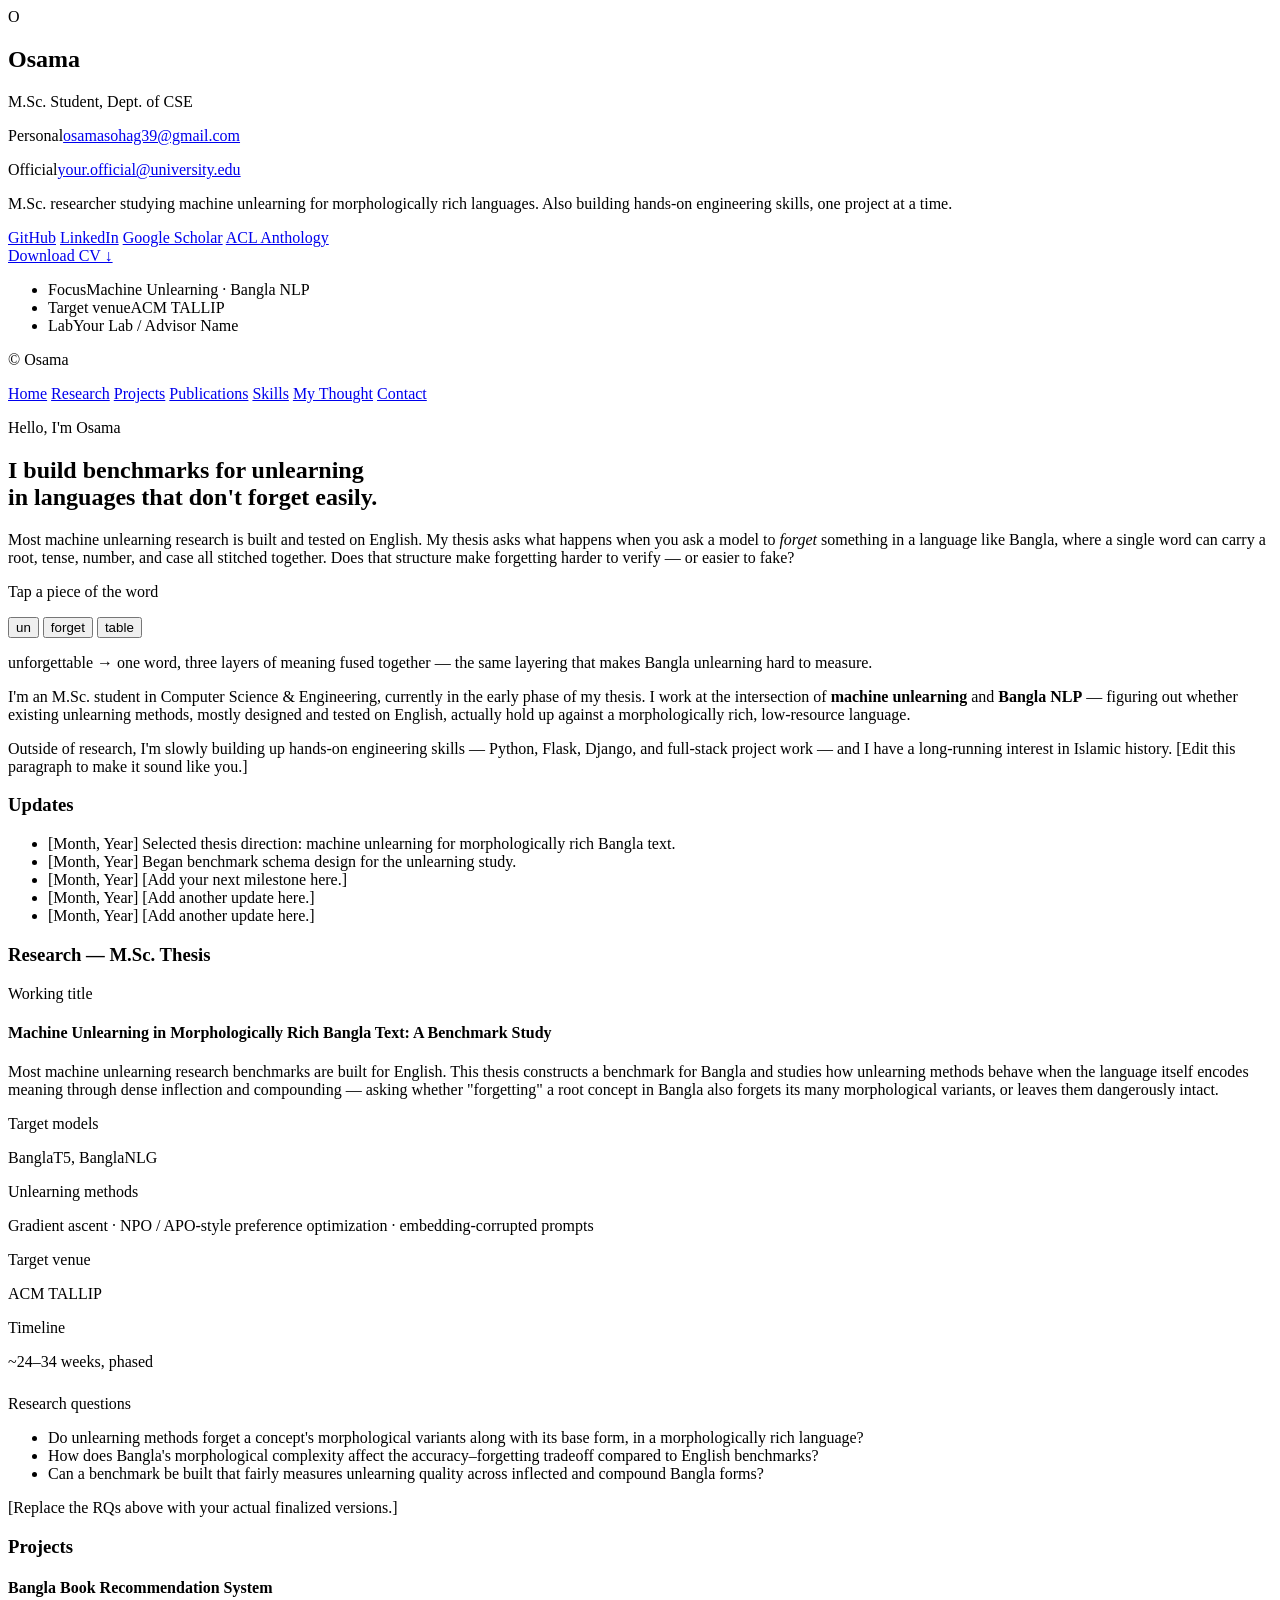
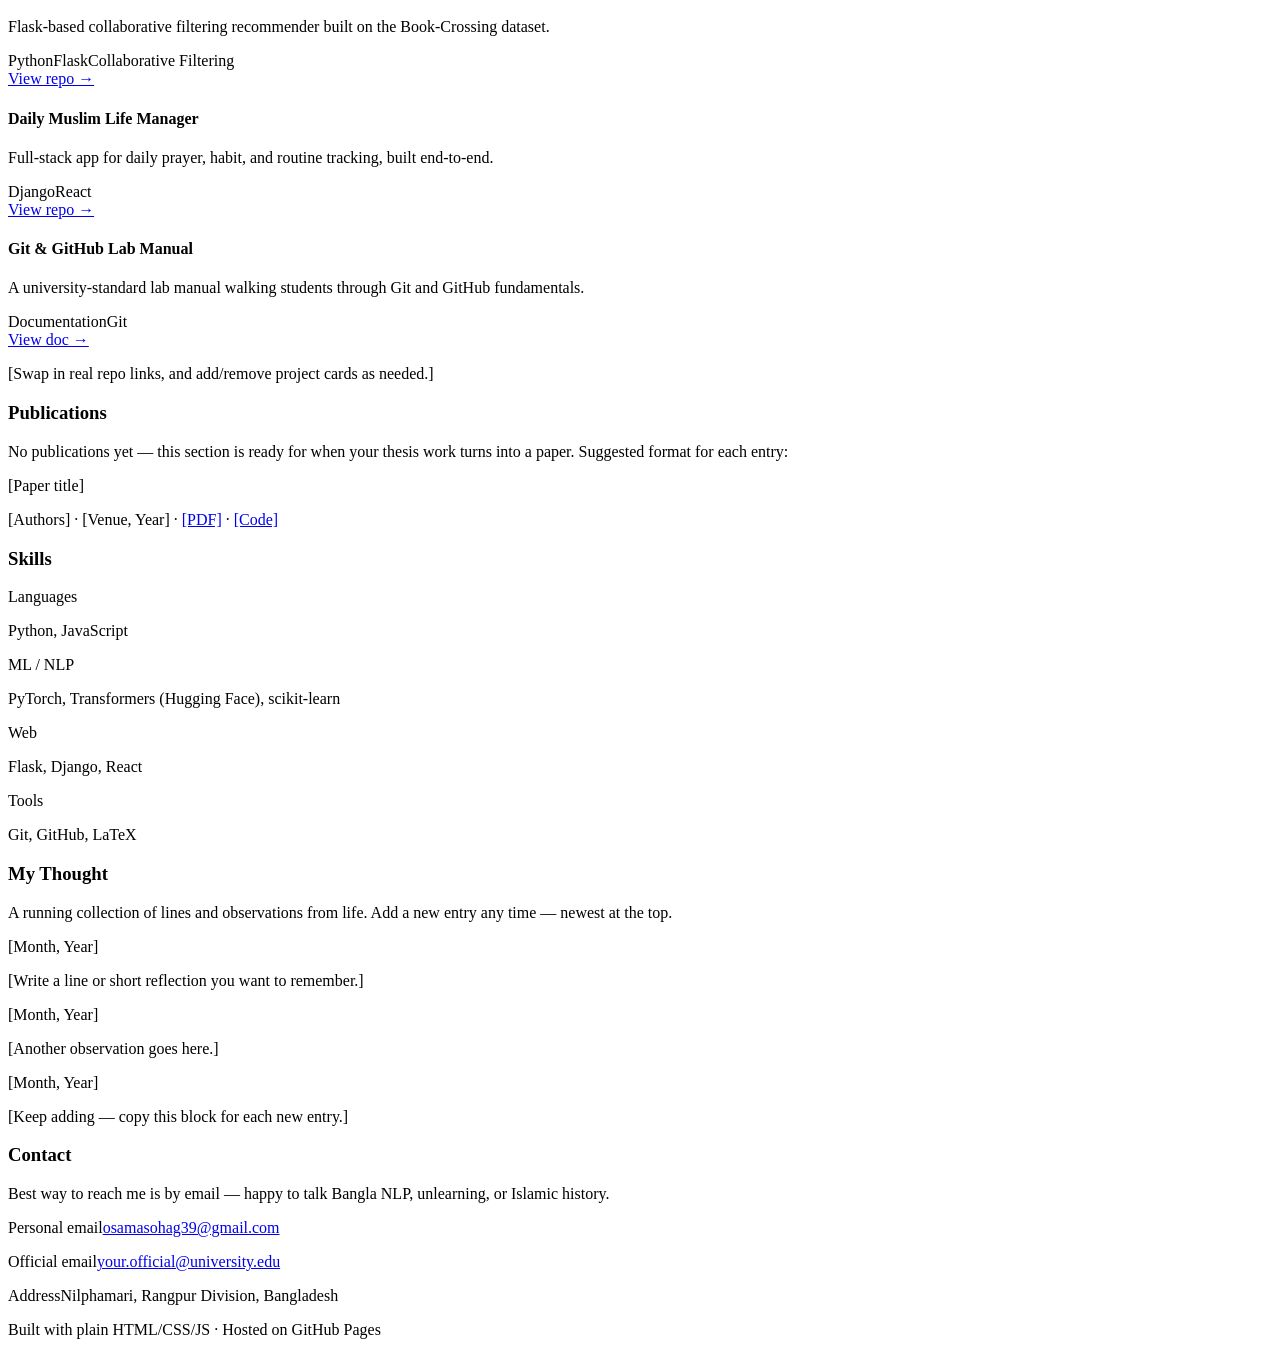
==== index.html @ b3d4e004 "update" ====
<!DOCTYPE html>
<html lang="en">
<head>
<meta charset="UTF-8">
<meta name="viewport" content="width=device-width, initial-scale=1.0">
<title>Md. Osama — M.Sc.(Ongoing) CSE Student, RUET | BSc in CSE, CUET | Bangla NLP &amp; Machine Unlearning</title>
<meta name="description" content="Md. Osama — M.Sc.(Ongoing) in CSE, RUET &amp; Engineering, researching machine unlearning for morphologically rich Bangla text.">

<link rel="preconnect" href="https://fonts.googleapis.com">
<link rel="preconnect" href="https://fonts.gstatic.com" crossorigin>
<link href="https://fonts.googleapis.com/css2?family=Fraunces:opsz,wght@9..144,400;9..144,500;9..144,600;9..144,700&family=Inter:wght@400;500;600&family=JetBrains+Mono:wght@400;500&display=swap" rel="stylesheet">

<link rel="stylesheet" href="css/style.css">
</head>
<body>

<div class="layout">

  <!-- ============ SIDEBAR ============ -->
  <aside class="sidebar">
    <div class="sidebar-inner">
      <div class="avatar">
        <img src="images/profile.jpg" alt="Osama" onerror="this.style.display='none'; this.nextElementSibling.style.display='flex';">
        <div class="avatar-fallback">O</div>
      </div>

      <h1 class="name">Osama</h1>
      <p class="role">M.Sc. Student, Dept. of CSE</p>

      <div class="contact-block">
        <p><span>Personal</span><a href="mailto:osamasohag39@gmail.com">osamasohag39@gmail.com</a></p>
        <p><span>Official</span><a href="mailto:your.official@university.edu">your.official@university.edu</a></p>
      </div>

      <p class="tagline">
        M.Sc. researcher studying machine unlearning for morphologically rich languages.
        Also building hands-on engineering skills, one project at a time.
      </p>

      <nav class="social-links" aria-label="Social links">
        <a href="https://github.com/123Osama" target="_blank" rel="noopener">GitHub</a>
        <a href="https://www.linkedin.com/in/osama39/" target="_blank" rel="noopener">LinkedIn</a>
        <a href="https://scholar.google.com/citations?user=UkB_a_IAAAAJ&hl=en" target="_blank" rel="noopener">Google Scholar</a>
        <a href="https://aclanthology.org/people/md-osama/unverified/" target="_blank" rel="noopener">ACL Anthology</a>
      </nav>

      <a class="cv-btn" href="cv.pdf" target="_blank" rel="noopener">Download CV ↓</a>

      <ul class="quick-facts">
        <li><span>Focus</span>Machine Unlearning · Bangla NLP</li>
        <li><span>Target venue</span>ACM TALLIP</li>
        <li><span>Lab</span>Your Lab / Advisor Name</li>
      </ul>
    </div>

    <p class="sidebar-footer">© <span id="year"></span> Osama</p>
  </aside>

  <!-- ============ MAIN CONTENT ============ -->
  <main class="content">

    <nav class="topnav" aria-label="Section navigation">
      <a href="#home">Home</a>
      <a href="#research">Research</a>
      <a href="#projects">Projects</a>
      <a href="#publications">Publications</a>
      <a href="#skills">Skills</a>
      <a href="#thoughts">My Thought</a>
      <a href="#contact">Contact</a>
    </nav>

    <!-- ===== HOME ===== -->
    <section id="home" class="section hero">
      <p class="eyebrow">Hello, I'm Osama</p>
      <h2 class="hero-line">I build benchmarks for <span class="hl">unlearning</span><br>in languages that don't forget easily.</h2>

      <p class="hero-sub">
        Most machine unlearning research is built and tested on English. My thesis asks what
        happens when you ask a model to <em>forget</em> something in a language like Bangla,
        where a single word can carry a root, tense, number, and case all stitched together.
        Does that structure make forgetting harder to verify — or easier to fake?
      </p>

      <!-- Signature interactive element: morpheme decomposition, English example -->
      <div class="morph-demo" id="morphDemo">
        <p class="morph-caption">Tap a piece of the word</p>
        <div class="morph-word" role="group" aria-label="Word broken into morphemes">
          <button class="morph" data-gloss="un- — negation prefix, “not”">un</button>
          <button class="morph" data-gloss="forget — the root verb, what's being removed">forget</button>
          <button class="morph" data-gloss="-table — suffix, “capable of being”">table</button>
        </div>
        <p class="morph-meaning">unforgettable <span>→</span> <span id="morphGloss">one word, three layers of meaning fused together — the same layering that makes Bangla unlearning hard to measure.</span></p>
      </div>

      <!-- Personal info / bio -->
      <div class="bio">
        <p>
          I'm an M.Sc. student in Computer Science &amp; Engineering, currently in the early
          phase of my thesis. I work at the intersection of <strong>machine unlearning</strong>
          and <strong>Bangla NLP</strong> — figuring out whether existing unlearning methods,
          mostly designed and tested on English, actually hold up against a morphologically
          rich, low-resource language.
        </p>
        <p>
          Outside of research, I'm slowly building up hands-on engineering skills — Python,
          Flask, Django, and full-stack project work — and I have a long-running interest in
          Islamic history. [Edit this paragraph to make it sound like you.]
        </p>
      </div>

      <!-- Scrollable updates window -->
      <div class="updates-box">
        <h3 class="updates-title">Updates</h3>
        <ul class="timeline">
          <li><span class="tdate">[Month, Year]</span> Selected thesis direction: machine unlearning for morphologically rich Bangla text.</li>
          <li><span class="tdate">[Month, Year]</span> Began benchmark schema design for the unlearning study.</li>
          <li><span class="tdate">[Month, Year]</span> [Add your next milestone here.]</li>
          <li><span class="tdate">[Month, Year]</span> [Add another update here.]</li>
          <li><span class="tdate">[Month, Year]</span> [Add another update here.]</li>
        </ul>
      </div>
    </section>

    <!-- ===== RESEARCH ===== -->
    <section id="research" class="section">
      <h3 class="section-title">Research — M.Sc. Thesis</h3>

      <div class="research-card">
        <p class="research-tag">Working title</p>
        <h4>Machine Unlearning in Morphologically Rich Bangla Text: A Benchmark Study</h4>

        <p>
          Most machine unlearning research benchmarks are built for English. This thesis
          constructs a benchmark for Bangla and studies how unlearning methods behave when
          the language itself encodes meaning through dense inflection and compounding —
          asking whether "forgetting" a root concept in Bangla also forgets its many
          morphological variants, or leaves them dangerously intact.
        </p>

        <div class="research-grid">
          <div>
            <p class="research-tag">Target models</p>
            <p>BanglaT5, BanglaNLG</p>
          </div>
          <div>
            <p class="research-tag">Unlearning methods</p>
            <p>Gradient ascent · NPO / APO-style preference optimization · embedding-corrupted prompts</p>
          </div>
          <div>
            <p class="research-tag">Target venue</p>
            <p>ACM TALLIP</p>
          </div>
          <div>
            <p class="research-tag">Timeline</p>
            <p>~24–34 weeks, phased</p>
          </div>
        </div>

        <p class="research-tag" style="margin-top: 1.5rem;">Research questions</p>
        <ul class="rq-list">
          <li>Do unlearning methods forget a concept's morphological variants along with its base form, in a morphologically rich language?</li>
          <li>How does Bangla's morphological complexity affect the accuracy–forgetting tradeoff compared to English benchmarks?</li>
          <li>Can a benchmark be built that fairly measures unlearning quality across inflected and compound Bangla forms?</li>
        </ul>
        <p class="edit-note">[Replace the RQs above with your actual finalized versions.]</p>
      </div>
    </section>

    <!-- ===== PROJECTS ===== -->
    <section id="projects" class="section">
      <h3 class="section-title">Projects</h3>

      <div class="project-grid">
        <article class="project-card">
          <h4>Bangla Book Recommendation System</h4>
          <p>Flask-based collaborative filtering recommender built on the Book-Crossing dataset.</p>
          <div class="tags"><span>Python</span><span>Flask</span><span>Collaborative Filtering</span></div>
          <a href="#" target="_blank" rel="noopener">View repo →</a>
        </article>

        <article class="project-card">
          <h4>Daily Muslim Life Manager</h4>
          <p>Full-stack app for daily prayer, habit, and routine tracking, built end-to-end.</p>
          <div class="tags"><span>Django</span><span>React</span></div>
          <a href="#" target="_blank" rel="noopener">View repo →</a>
        </article>

        <article class="project-card">
          <h4>Git &amp; GitHub Lab Manual</h4>
          <p>A university-standard lab manual walking students through Git and GitHub fundamentals.</p>
          <div class="tags"><span>Documentation</span><span>Git</span></div>
          <a href="#" target="_blank" rel="noopener">View doc →</a>
        </article>
      </div>
      <p class="edit-note">[Swap in real repo links, and add/remove project cards as needed.]</p>
    </section>

    <!-- ===== PUBLICATIONS ===== -->
    <section id="publications" class="section">
      <h3 class="section-title">Publications</h3>
      <p class="edit-note">
        No publications yet — this section is ready for when your thesis work turns into a
        paper. Suggested format for each entry:
      </p>
      <div class="pub-item">
        <p class="pub-title">[Paper title]</p>
        <p class="pub-meta">[Authors] · [Venue, Year] · <a href="#">[PDF]</a> · <a href="#">[Code]</a></p>
      </div>
    </section>

    <!-- ===== SKILLS ===== -->
    <section id="skills" class="section">
      <h3 class="section-title">Skills</h3>
      <div class="skills-grid">
        <div>
          <p class="research-tag">Languages</p>
          <p>Python, JavaScript</p>
        </div>
        <div>
          <p class="research-tag">ML / NLP</p>
          <p>PyTorch, Transformers (Hugging Face), scikit-learn</p>
        </div>
        <div>
          <p class="research-tag">Web</p>
          <p>Flask, Django, React</p>
        </div>
        <div>
          <p class="research-tag">Tools</p>
          <p>Git, GitHub, LaTeX</p>
        </div>
      </div>
    </section>

    <!-- ===== MY THOUGHT (blog) ===== -->
    <section id="thoughts" class="section">
      <h3 class="section-title">My Thought</h3>
      <p class="edit-note">A running collection of lines and observations from life. Add a new entry any time — newest at the top.</p>

      <div class="thought-list">
        <article class="thought-item">
          <p class="tdate">[Month, Year]</p>
          <p class="thought-text">[Write a line or short reflection you want to remember.]</p>
        </article>
        <article class="thought-item">
          <p class="tdate">[Month, Year]</p>
          <p class="thought-text">[Another observation goes here.]</p>
        </article>
        <article class="thought-item">
          <p class="tdate">[Month, Year]</p>
          <p class="thought-text">[Keep adding — copy this block for each new entry.]</p>
        </article>
      </div>
    </section>

    <!-- ===== CONTACT ===== -->
    <section id="contact" class="section">
      <h3 class="section-title">Contact</h3>
      <p>Best way to reach me is by email — happy to talk Bangla NLP, unlearning, or Islamic history.</p>

      <div class="contact-details">
        <p><span>Personal email</span><a href="mailto:osamasohag39@gmail.com">osamasohag39@gmail.com</a></p>
        <p><span>Official email</span><a href="mailto:your.official@university.edu">your.official@university.edu</a></p>
        <p><span>Address</span>Nilphamari, Rangpur Division, Bangladesh</p>
      </div>
    </section>

    <footer class="page-footer">
      <p>Built with plain HTML/CSS/JS · Hosted on GitHub Pages</p>
    </footer>

  </main>
</div>

<script src="js/script.js"></script>
</body>
</html>
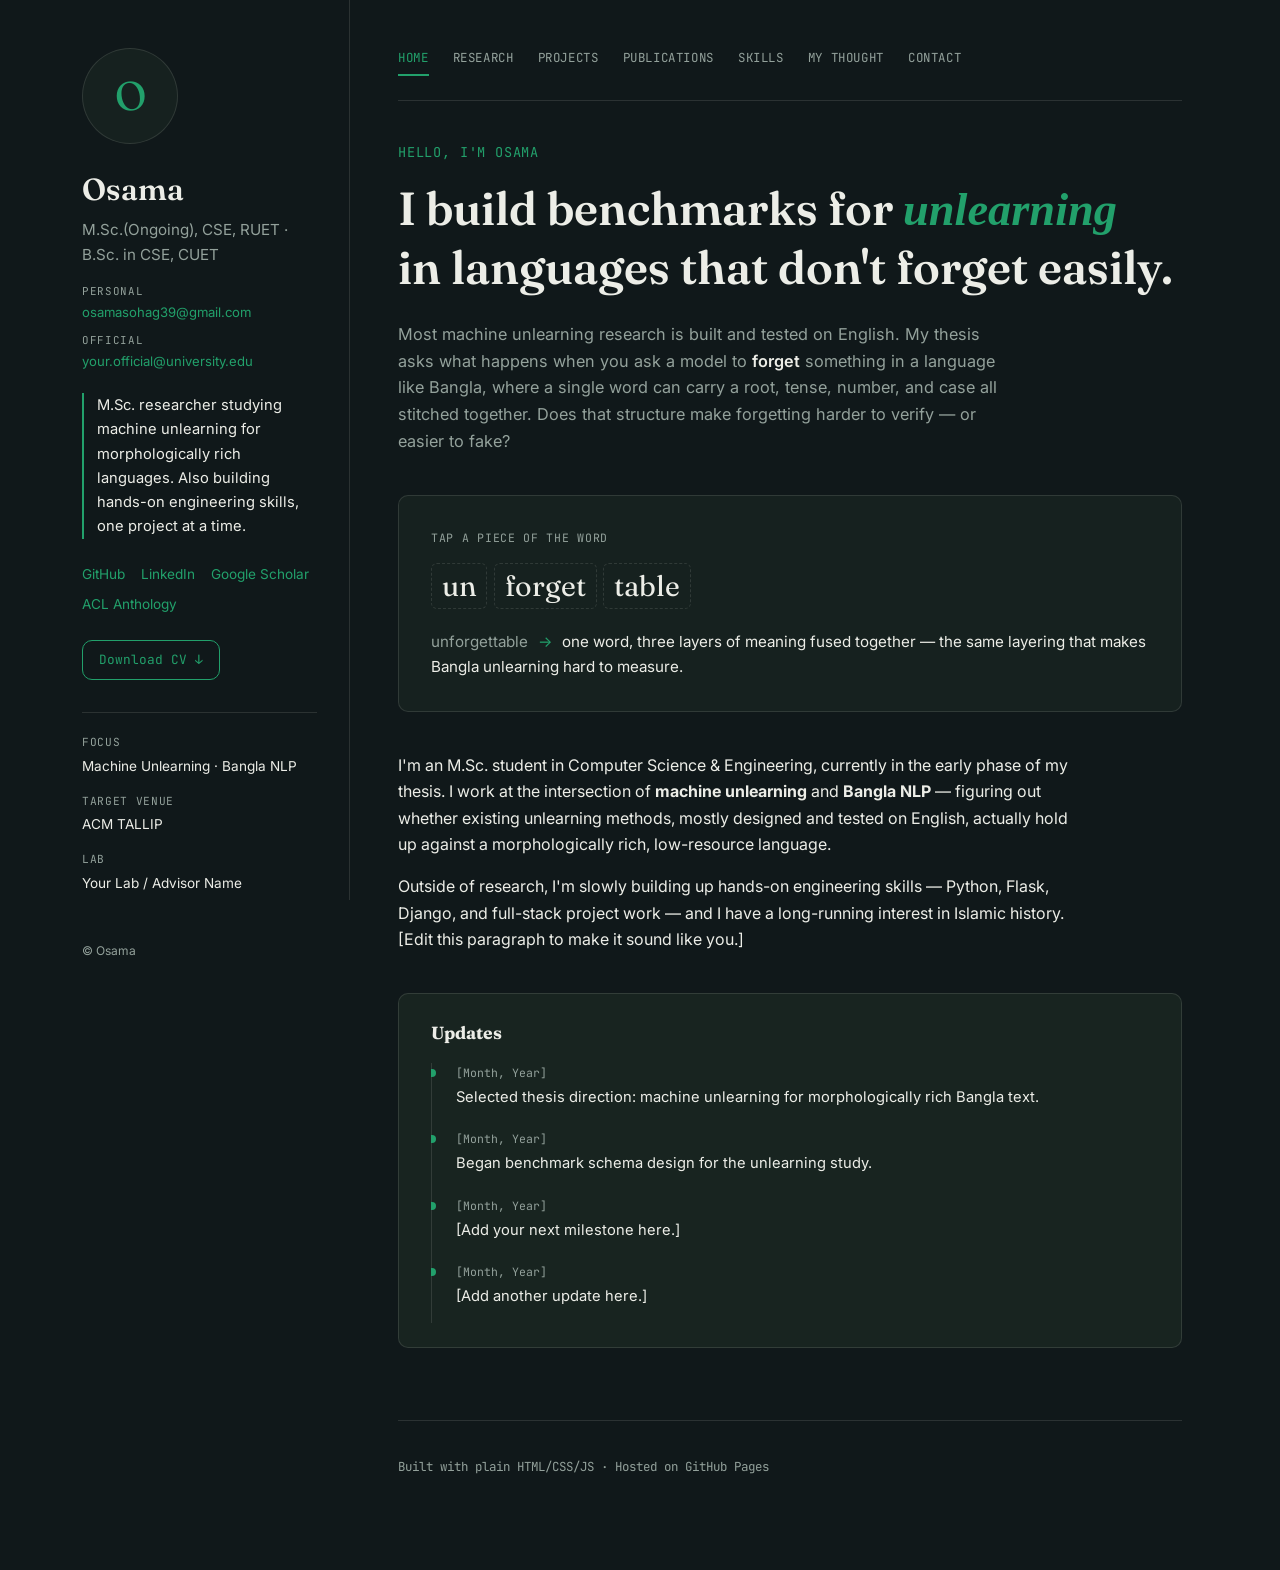
==== commit 737d6b6a: "page wise portfolio" ====
--- a/index.html
+++ b/index.html
@@ -3,8 +3,8 @@
 <head>
 <meta charset="UTF-8">
 <meta name="viewport" content="width=device-width, initial-scale=1.0">
-<title>Md. Osama — M.Sc.(Ongoing) CSE Student, RUET | BSc in CSE, CUET | Bangla NLP &amp; Machine Unlearning</title>
-<meta name="description" content="Md. Osama — M.Sc.(Ongoing) in CSE, RUET &amp; Engineering, researching machine unlearning for morphologically rich Bangla text.">
+<title>Md. Osama — Home | Bangla NLP &amp; Machine Unlearning</title>
+<meta name="description" content="Md. Osama — M.Sc.(Ongoing) in CSE, RUET, researching machine unlearning for morphologically rich Bangla text.">
 
 <link rel="preconnect" href="https://fonts.googleapis.com">
 <link rel="preconnect" href="https://fonts.gstatic.com" crossorigin>
@@ -16,7 +16,7 @@
 
 <div class="layout">
 
-  <!-- ============ SIDEBAR ============ -->
+  <!-- ============ SIDEBAR (same on every page — edit here, then copy into the other 6 files) ============ -->
   <aside class="sidebar">
     <div class="sidebar-inner">
       <div class="avatar">
@@ -25,7 +25,7 @@
       </div>
 
       <h1 class="name">Osama</h1>
-      <p class="role">M.Sc. Student, Dept. of CSE</p>
+      <p class="role">M.Sc.(Ongoing), CSE, RUET · B.Sc. in CSE, CUET</p>
 
       <div class="contact-block">
         <p><span>Personal</span><a href="mailto:osamasohag39@gmail.com">osamasohag39@gmail.com</a></p>
@@ -56,21 +56,20 @@
     <p class="sidebar-footer">© <span id="year"></span> Osama</p>
   </aside>
 
-  <!-- ============ MAIN CONTENT ============ -->
+  <!-- ============ MAIN CONTENT — THIS PAGE ONLY: index.html ============ -->
   <main class="content">
 
     <nav class="topnav" aria-label="Section navigation">
-      <a href="#home">Home</a>
-      <a href="#research">Research</a>
-      <a href="#projects">Projects</a>
-      <a href="#publications">Publications</a>
-      <a href="#skills">Skills</a>
-      <a href="#thoughts">My Thought</a>
-      <a href="#contact">Contact</a>
+      <a href="index.html" class="active">Home</a>
+      <a href="research.html">Research</a>
+      <a href="projects.html">Projects</a>
+      <a href="publications.html">Publications</a>
+      <a href="skills.html">Skills</a>
+      <a href="thoughts.html">My Thought</a>
+      <a href="contact.html">Contact</a>
     </nav>
 
-    <!-- ===== HOME ===== -->
-    <section id="home" class="section hero">
+    <section class="section hero">
       <p class="eyebrow">Hello, I'm Osama</p>
       <h2 class="hero-line">I build benchmarks for <span class="hl">unlearning</span><br>in languages that don't forget easily.</h2>
 
@@ -108,7 +107,7 @@
         </p>
       </div>
 
-      <!-- Scrollable updates window -->
+      <!-- Scrollable updates window — lives ONLY on Home, per your request -->
       <div class="updates-box">
         <h3 class="updates-title">Updates</h3>
         <ul class="timeline">
@@ -118,149 +117,6 @@
           <li><span class="tdate">[Month, Year]</span> [Add another update here.]</li>
           <li><span class="tdate">[Month, Year]</span> [Add another update here.]</li>
         </ul>
-      </div>
-    </section>
-
-    <!-- ===== RESEARCH ===== -->
-    <section id="research" class="section">
-      <h3 class="section-title">Research — M.Sc. Thesis</h3>
-
-      <div class="research-card">
-        <p class="research-tag">Working title</p>
-        <h4>Machine Unlearning in Morphologically Rich Bangla Text: A Benchmark Study</h4>
-
-        <p>
-          Most machine unlearning research benchmarks are built for English. This thesis
-          constructs a benchmark for Bangla and studies how unlearning methods behave when
-          the language itself encodes meaning through dense inflection and compounding —
-          asking whether "forgetting" a root concept in Bangla also forgets its many
-          morphological variants, or leaves them dangerously intact.
-        </p>
-
-        <div class="research-grid">
-          <div>
-            <p class="research-tag">Target models</p>
-            <p>BanglaT5, BanglaNLG</p>
-          </div>
-          <div>
-            <p class="research-tag">Unlearning methods</p>
-            <p>Gradient ascent · NPO / APO-style preference optimization · embedding-corrupted prompts</p>
-          </div>
-          <div>
-            <p class="research-tag">Target venue</p>
-            <p>ACM TALLIP</p>
-          </div>
-          <div>
-            <p class="research-tag">Timeline</p>
-            <p>~24–34 weeks, phased</p>
-          </div>
-        </div>
-
-        <p class="research-tag" style="margin-top: 1.5rem;">Research questions</p>
-        <ul class="rq-list">
-          <li>Do unlearning methods forget a concept's morphological variants along with its base form, in a morphologically rich language?</li>
-          <li>How does Bangla's morphological complexity affect the accuracy–forgetting tradeoff compared to English benchmarks?</li>
-          <li>Can a benchmark be built that fairly measures unlearning quality across inflected and compound Bangla forms?</li>
-        </ul>
-        <p class="edit-note">[Replace the RQs above with your actual finalized versions.]</p>
-      </div>
-    </section>
-
-    <!-- ===== PROJECTS ===== -->
-    <section id="projects" class="section">
-      <h3 class="section-title">Projects</h3>
-
-      <div class="project-grid">
-        <article class="project-card">
-          <h4>Bangla Book Recommendation System</h4>
-          <p>Flask-based collaborative filtering recommender built on the Book-Crossing dataset.</p>
-          <div class="tags"><span>Python</span><span>Flask</span><span>Collaborative Filtering</span></div>
-          <a href="#" target="_blank" rel="noopener">View repo →</a>
-        </article>
-
-        <article class="project-card">
-          <h4>Daily Muslim Life Manager</h4>
-          <p>Full-stack app for daily prayer, habit, and routine tracking, built end-to-end.</p>
-          <div class="tags"><span>Django</span><span>React</span></div>
-          <a href="#" target="_blank" rel="noopener">View repo →</a>
-        </article>
-
-        <article class="project-card">
-          <h4>Git &amp; GitHub Lab Manual</h4>
-          <p>A university-standard lab manual walking students through Git and GitHub fundamentals.</p>
-          <div class="tags"><span>Documentation</span><span>Git</span></div>
-          <a href="#" target="_blank" rel="noopener">View doc →</a>
-        </article>
-      </div>
-      <p class="edit-note">[Swap in real repo links, and add/remove project cards as needed.]</p>
-    </section>
-
-    <!-- ===== PUBLICATIONS ===== -->
-    <section id="publications" class="section">
-      <h3 class="section-title">Publications</h3>
-      <p class="edit-note">
-        No publications yet — this section is ready for when your thesis work turns into a
-        paper. Suggested format for each entry:
-      </p>
-      <div class="pub-item">
-        <p class="pub-title">[Paper title]</p>
-        <p class="pub-meta">[Authors] · [Venue, Year] · <a href="#">[PDF]</a> · <a href="#">[Code]</a></p>
-      </div>
-    </section>
-
-    <!-- ===== SKILLS ===== -->
-    <section id="skills" class="section">
-      <h3 class="section-title">Skills</h3>
-      <div class="skills-grid">
-        <div>
-          <p class="research-tag">Languages</p>
-          <p>Python, JavaScript</p>
-        </div>
-        <div>
-          <p class="research-tag">ML / NLP</p>
-          <p>PyTorch, Transformers (Hugging Face), scikit-learn</p>
-        </div>
-        <div>
-          <p class="research-tag">Web</p>
-          <p>Flask, Django, React</p>
-        </div>
-        <div>
-          <p class="research-tag">Tools</p>
-          <p>Git, GitHub, LaTeX</p>
-        </div>
-      </div>
-    </section>
-
-    <!-- ===== MY THOUGHT (blog) ===== -->
-    <section id="thoughts" class="section">
-      <h3 class="section-title">My Thought</h3>
-      <p class="edit-note">A running collection of lines and observations from life. Add a new entry any time — newest at the top.</p>
-
-      <div class="thought-list">
-        <article class="thought-item">
-          <p class="tdate">[Month, Year]</p>
-          <p class="thought-text">[Write a line or short reflection you want to remember.]</p>
-        </article>
-        <article class="thought-item">
-          <p class="tdate">[Month, Year]</p>
-          <p class="thought-text">[Another observation goes here.]</p>
-        </article>
-        <article class="thought-item">
-          <p class="tdate">[Month, Year]</p>
-          <p class="thought-text">[Keep adding — copy this block for each new entry.]</p>
-        </article>
-      </div>
-    </section>
-
-    <!-- ===== CONTACT ===== -->
-    <section id="contact" class="section">
-      <h3 class="section-title">Contact</h3>
-      <p>Best way to reach me is by email — happy to talk Bangla NLP, unlearning, or Islamic history.</p>
-
-      <div class="contact-details">
-        <p><span>Personal email</span><a href="mailto:osamasohag39@gmail.com">osamasohag39@gmail.com</a></p>
-        <p><span>Official email</span><a href="mailto:your.official@university.edu">your.official@university.edu</a></p>
-        <p><span>Address</span>Nilphamari, Rangpur Division, Bangladesh</p>
       </div>
     </section>
 
--- a/css/style.css
+++ b/css/style.css
@@ -0,0 +1,448 @@
+:root {
+  --bg: #10181a;
+  --bg-elevated: #16211f;
+  --bg-card: #182420;
+  --fg: #ecede7;
+  --muted: #93a19b;
+  --accent: #22a06b;      /* emerald — nods to the Bangladesh flag */
+  --accent-2: #d94f4f;    /* muted red — used sparingly */
+  --rule: rgba(236, 237, 231, 0.12);
+  --radius: 10px;
+
+  --font-display: 'Fraunces', serif;
+  --font-body: 'Inter', -apple-system, BlinkMacSystemFont, sans-serif;
+  --font-mono: 'JetBrains Mono', monospace;
+}
+
+* { box-sizing: border-box; }
+
+html { scroll-behavior: smooth; }
+
+body {
+  margin: 0;
+  background: var(--bg);
+  color: var(--fg);
+  font-family: var(--font-body);
+  line-height: 1.65;
+  -webkit-font-smoothing: antialiased;
+}
+
+a { color: var(--accent); text-decoration: none; }
+a:hover { text-decoration: underline; }
+a:focus-visible, button:focus-visible {
+  outline: 2px solid var(--accent);
+  outline-offset: 3px;
+}
+
+/* ============ LAYOUT ============ */
+/* Single page scroll: the sidebar is NOT independently scrollable —
+   it flows in the same document as the main content, so there is
+   only ever one scrollbar (the browser's). */
+.layout {
+  display: grid;
+  grid-template-columns: 300px 1fr;
+  max-width: 1180px;
+  margin: 0 auto;
+  align-items: start;
+}
+
+/* ============ SIDEBAR ============ */
+.sidebar {
+  border-right: 1px solid var(--rule);
+  padding: 3rem 2rem;
+  display: flex;
+  flex-direction: column;
+  justify-content: space-between;
+  position: sticky;
+  top: 0;
+  align-self: start;
+  max-height: 100vh;
+  overflow: visible;
+}
+
+.avatar {
+  width: 96px;
+  height: 96px;
+  border-radius: 50%;
+  overflow: hidden;
+  margin-bottom: 1.25rem;
+  background: var(--bg-elevated);
+  border: 1px solid var(--rule);
+}
+.avatar img { width: 100%; height: 100%; object-fit: cover; }
+.avatar-fallback {
+  display: none;
+  width: 100%; height: 100%;
+  align-items: center; justify-content: center;
+  font-family: var(--font-display);
+  font-size: 2.5rem;
+  color: var(--accent);
+}
+
+.name {
+  font-family: var(--font-display);
+  font-size: 1.9rem;
+  font-weight: 600;
+  margin: 0 0 0.15rem;
+}
+.role { margin: 0 0 1rem; color: var(--muted); font-size: 0.95rem; }
+
+.contact-block {
+  font-size: 0.82rem;
+  margin-bottom: 1.25rem;
+}
+.contact-block p { margin: 0 0 0.5rem; display: flex; flex-direction: column; }
+.contact-block span {
+  font-family: var(--font-mono);
+  font-size: 0.68rem;
+  text-transform: uppercase;
+  letter-spacing: 0.06em;
+  color: var(--muted);
+  margin-bottom: 0.1rem;
+}
+
+.tagline {
+  font-size: 0.92rem;
+  color: var(--fg);
+  border-left: 2px solid var(--accent);
+  padding-left: 0.8rem;
+  margin: 0 0 1.5rem;
+}
+
+.social-links {
+  display: flex;
+  flex-wrap: wrap;
+  gap: 0.5rem 1rem;
+  font-size: 0.85rem;
+  margin-bottom: 1.5rem;
+}
+
+.cv-btn {
+  display: inline-block;
+  font-family: var(--font-mono);
+  font-size: 0.8rem;
+  border: 1px solid var(--accent);
+  color: var(--accent);
+  padding: 0.55rem 1rem;
+  border-radius: var(--radius);
+  margin-bottom: 2rem;
+  text-decoration: none;
+  width: fit-content;
+}
+.cv-btn:hover { background: var(--accent); color: var(--bg); text-decoration: none; }
+
+.quick-facts {
+  list-style: none;
+  padding: 0;
+  margin: 0;
+  border-top: 1px solid var(--rule);
+  padding-top: 1.25rem;
+  font-size: 0.85rem;
+}
+.quick-facts li { margin-bottom: 0.9rem; }
+.quick-facts span {
+  display: block;
+  font-family: var(--font-mono);
+  font-size: 0.7rem;
+  text-transform: uppercase;
+  letter-spacing: 0.06em;
+  color: var(--muted);
+  margin-bottom: 0.2rem;
+}
+
+.sidebar-footer {
+  font-size: 0.75rem;
+  color: var(--muted);
+  margin: 2rem 0 0;
+}
+
+/* ============ MAIN CONTENT ============ */
+.content { padding: 3rem 3rem 5rem; min-width: 0; }
+
+.topnav {
+  display: flex;
+  flex-wrap: wrap;
+  gap: 1.5rem;
+  font-family: var(--font-mono);
+  font-size: 0.78rem;
+  text-transform: uppercase;
+  letter-spacing: 0.05em;
+  padding-bottom: 1.5rem;
+  margin-bottom: 2.5rem;
+  border-bottom: 1px solid var(--rule);
+  position: sticky;
+  top: 0;
+  background: var(--bg);
+  z-index: 10;
+}
+.topnav a { color: var(--muted); padding-bottom: 0.35rem; border-bottom: 2px solid transparent; }
+.topnav a:hover { color: var(--accent); text-decoration: none; }
+.topnav a.active { color: var(--accent); border-bottom-color: var(--accent); }
+
+/* ============ HERO / HOME ============ */
+.hero { margin-bottom: 4.5rem; }
+.eyebrow {
+  color: var(--accent);
+  font-family: var(--font-mono);
+  font-size: 0.85rem;
+  text-transform: uppercase;
+  letter-spacing: 0.06em;
+  margin: 0 0 1rem;
+}
+.hero-line {
+  font-family: var(--font-display);
+  font-size: clamp(1.8rem, 4vw, 2.9rem);
+  font-weight: 600;
+  line-height: 1.25;
+  margin: 0 0 1.5rem;
+}
+.hl { color: var(--accent); font-style: italic; }
+.hero-sub {
+  max-width: 62ch;
+  color: var(--muted);
+  font-size: 1.02rem;
+}
+.hero-sub em { color: var(--fg); font-style: normal; font-weight: 600; }
+
+.bio { margin-top: 2.5rem; max-width: 68ch; }
+
+/* Signature morpheme demo */
+.morph-demo {
+  margin-top: 2.5rem;
+  padding: 2rem;
+  background: var(--bg-elevated);
+  border: 1px solid var(--rule);
+  border-radius: var(--radius);
+}
+.morph-caption {
+  font-family: var(--font-mono);
+  font-size: 0.72rem;
+  text-transform: uppercase;
+  letter-spacing: 0.06em;
+  color: var(--muted);
+  margin: 0 0 1rem;
+}
+.morph-word {
+  display: flex;
+  flex-wrap: wrap;
+  gap: 0.4rem;
+  font-family: var(--font-display);
+  font-size: 1.8rem;
+  margin-bottom: 1.25rem;
+}
+.morph {
+  background: transparent;
+  border: 1.5px dashed var(--rule);
+  border-radius: 6px;
+  color: var(--fg);
+  padding: 0.15em 0.35em;
+  cursor: pointer;
+  font-family: inherit;
+  font-size: inherit;
+  transition: border-color 0.15s ease, color 0.15s ease, background 0.15s ease;
+}
+.morph:hover, .morph:focus-visible, .morph.active {
+  border-color: var(--accent);
+  color: var(--accent);
+  background: rgba(34, 160, 107, 0.1);
+}
+.morph-meaning {
+  font-size: 0.95rem;
+  color: var(--muted);
+  margin: 0;
+}
+.morph-meaning span:first-of-type { color: var(--accent); margin: 0 0.4em; }
+#morphGloss { color: var(--fg); }
+
+/* Scrollable updates window (nested scroll is intentional here — it's a
+   small "window" inside Home, not the whole page) */
+.updates-box {
+  margin-top: 2.5rem;
+  background: var(--bg-card);
+  border: 1px solid var(--rule);
+  border-radius: var(--radius);
+  padding: 1.5rem 2rem;
+}
+.updates-title {
+  font-family: var(--font-display);
+  font-size: 1.1rem;
+  margin: 0 0 1rem;
+}
+.updates-box .timeline {
+  max-height: 260px;
+  overflow-y: auto;
+  padding-right: 0.5rem;
+}
+
+/* ============ SECTIONS ============ */
+.section {
+  margin-bottom: 4.5rem;
+  scroll-margin-top: 5rem;
+}
+.section-title {
+  font-family: var(--font-display);
+  font-size: 1.5rem;
+  font-weight: 600;
+  margin: 0 0 1.5rem;
+}
+
+.edit-note {
+  font-family: var(--font-mono);
+  font-size: 0.78rem;
+  color: var(--accent-2);
+  opacity: 0.85;
+}
+
+/* Research */
+.research-card {
+  background: var(--bg-card);
+  border: 1px solid var(--rule);
+  border-radius: var(--radius);
+  padding: 2rem;
+}
+.research-tag {
+  font-family: var(--font-mono);
+  font-size: 0.7rem;
+  text-transform: uppercase;
+  letter-spacing: 0.06em;
+  color: var(--muted);
+  margin: 0 0 0.3rem;
+}
+.research-card h4 {
+  font-family: var(--font-display);
+  font-size: 1.3rem;
+  margin: 0.2rem 0 1rem;
+}
+.research-grid {
+  display: grid;
+  grid-template-columns: repeat(auto-fit, minmax(200px, 1fr));
+  gap: 1.5rem;
+  margin-top: 1.5rem;
+  padding-top: 1.5rem;
+  border-top: 1px solid var(--rule);
+}
+.rq-list { padding-left: 1.2rem; color: var(--fg); }
+.rq-list li { margin-bottom: 0.6rem; }
+
+/* Projects */
+.project-grid {
+  display: grid;
+  grid-template-columns: repeat(auto-fit, minmax(230px, 1fr));
+  gap: 1.25rem;
+}
+.project-card {
+  background: var(--bg-card);
+  border: 1px solid var(--rule);
+  border-radius: var(--radius);
+  padding: 1.5rem;
+}
+.project-card h4 { margin: 0 0 0.5rem; font-family: var(--font-display); font-size: 1.1rem; }
+.project-card p { font-size: 0.9rem; color: var(--muted); margin: 0 0 1rem; }
+.tags { display: flex; flex-wrap: wrap; gap: 0.4rem; margin-bottom: 1rem; }
+.tags span {
+  font-family: var(--font-mono);
+  font-size: 0.68rem;
+  border: 1px solid var(--rule);
+  border-radius: 4px;
+  padding: 0.2em 0.5em;
+  color: var(--muted);
+}
+
+/* Publications */
+.pub-item {
+  border-left: 2px solid var(--accent);
+  padding-left: 1rem;
+  margin-bottom: 1rem;
+}
+.pub-title { margin: 0 0 0.2rem; font-weight: 600; }
+.pub-meta { margin: 0; font-size: 0.85rem; color: var(--muted); }
+
+/* Skills */
+.skills-grid {
+  display: grid;
+  grid-template-columns: repeat(auto-fit, minmax(180px, 1fr));
+  gap: 1.5rem;
+}
+
+/* Timeline (used inside the Home updates-box) */
+.timeline { list-style: none; padding: 0; margin: 0; }
+.timeline li {
+  padding-left: 1.5rem;
+  border-left: 1px solid var(--rule);
+  padding-bottom: 1.25rem;
+  position: relative;
+  font-size: 0.92rem;
+}
+.timeline li::before {
+  content: '';
+  position: absolute;
+  left: -4.5px;
+  top: 6px;
+  width: 8px; height: 8px;
+  border-radius: 50%;
+  background: var(--accent);
+}
+.tdate {
+  display: block;
+  font-family: var(--font-mono);
+  font-size: 0.72rem;
+  color: var(--muted);
+  margin-bottom: 0.2rem;
+}
+
+/* My Thought (blog) */
+.thought-list { display: flex; flex-direction: column; gap: 1.5rem; }
+.thought-item {
+  border-left: 2px solid var(--accent);
+  padding-left: 1.25rem;
+}
+.thought-text {
+  font-family: var(--font-display);
+  font-size: 1.15rem;
+  font-style: italic;
+  margin: 0.2rem 0 0;
+}
+
+/* Contact */
+.contact-details p {
+  display: flex;
+  flex-direction: column;
+  margin: 0 0 1rem;
+  font-size: 0.98rem;
+}
+.contact-details span {
+  font-family: var(--font-mono);
+  font-size: 0.7rem;
+  text-transform: uppercase;
+  letter-spacing: 0.06em;
+  color: var(--muted);
+  margin-bottom: 0.15rem;
+}
+
+.page-footer {
+  border-top: 1px solid var(--rule);
+  padding-top: 1.5rem;
+  font-size: 0.78rem;
+  color: var(--muted);
+  font-family: var(--font-mono);
+}
+
+/* ============ RESPONSIVE ============ */
+@media (max-width: 860px) {
+  .layout { grid-template-columns: 1fr; }
+  .sidebar {
+    position: relative;
+    top: auto;
+    max-height: none;
+    border-right: none;
+    border-bottom: 1px solid var(--rule);
+    padding: 2rem 1.5rem;
+  }
+  .content { padding: 2rem 1.5rem 4rem; }
+  .topnav { overflow-x: auto; gap: 1rem; }
+}
+
+@media (prefers-reduced-motion: reduce) {
+  html { scroll-behavior: auto; }
+  * { transition: none !important; }
+}
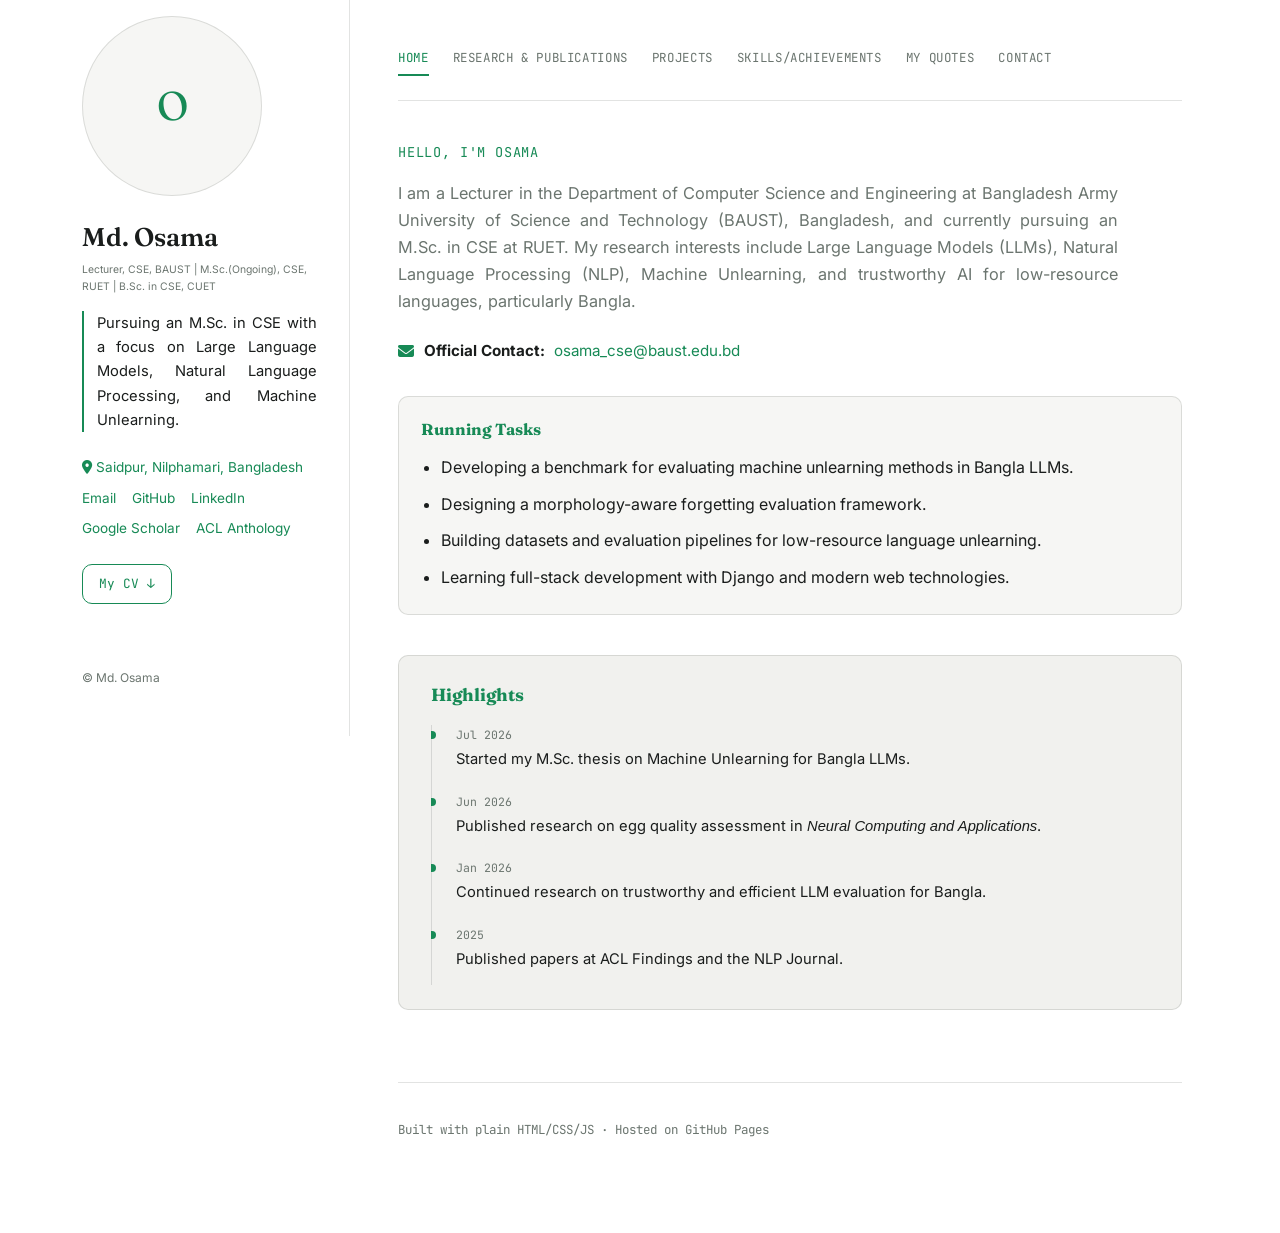
==== commit 90d9a668: "All pages are structured now" ====
--- a/index.html
+++ b/index.html
@@ -3,14 +3,16 @@
 <head>
 <meta charset="UTF-8">
 <meta name="viewport" content="width=device-width, initial-scale=1.0">
-<title>Md. Osama — Home | Bangla NLP &amp; Machine Unlearning</title>
-<meta name="description" content="Md. Osama — M.Sc.(Ongoing) in CSE, RUET, researching machine unlearning for morphologically rich Bangla text.">
+<!-- <title>Md. Osama — Home | Bangla NLP &amp; Machine Unlearning</title> -->
+<!-- <meta name="description" content="Md. Osama — M.Sc.(Ongoing) in CSE, RUET, researching machine unlearning for morphologically rich Bangla text."> -->
 
 <link rel="preconnect" href="https://fonts.googleapis.com">
 <link rel="preconnect" href="https://fonts.gstatic.com" crossorigin>
 <link href="https://fonts.googleapis.com/css2?family=Fraunces:opsz,wght@9..144,400;9..144,500;9..144,600;9..144,700&family=Inter:wght@400;500;600&family=JetBrains+Mono:wght@400;500&display=swap" rel="stylesheet">
 
 <link rel="stylesheet" href="css/style.css">
+<link rel="stylesheet"
+      href="https://cdnjs.cloudflare.com/ajax/libs/font-awesome/6.7.2/css/all.min.css">
 </head>
 <body>
 
@@ -24,36 +26,37 @@
         <div class="avatar-fallback">O</div>
       </div>
 
-      <h1 class="name">Osama</h1>
-      <p class="role">M.Sc.(Ongoing), CSE, RUET · B.Sc. in CSE, CUET</p>
-
-      <div class="contact-block">
-        <p><span>Personal</span><a href="mailto:osamasohag39@gmail.com">osamasohag39@gmail.com</a></p>
-        <p><span>Official</span><a href="mailto:your.official@university.edu">your.official@university.edu</a></p>
-      </div>
+      <h1 class="name">Md. Osama</h1>
+      <p class="role">Lecturer, CSE, BAUST | M.Sc.(Ongoing), CSE, RUET | B.Sc. in CSE, CUET</p>
 
       <p class="tagline">
-        M.Sc. researcher studying machine unlearning for morphologically rich languages.
-        Also building hands-on engineering skills, one project at a time.
+        Pursuing an M.Sc. in CSE with a focus on Large Language Models, Natural Language Processing, and Machine Unlearning.
       </p>
-
-      <nav class="social-links" aria-label="Social links">
+      <nav class="social-links" aria-label="Contact and Social Links">
+        <a href="https://maps.google.com/?q=Saidpur,+Nilphamari,+Bangladesh"
+     target="_blank"
+     rel="noopener">
+    <i class="fa-solid fa-location-dot"></i>
+    Saidpur, Nilphamari, Bangladesh
+        </a>
+        <a href="mailto:osamasohag39@gmail.com">Email</a>
+        <!-- <a href="mailto:osama_cse@baust.edu.bd">osama_cse@baust.edu.bd</a> -->
         <a href="https://github.com/123Osama" target="_blank" rel="noopener">GitHub</a>
         <a href="https://www.linkedin.com/in/osama39/" target="_blank" rel="noopener">LinkedIn</a>
         <a href="https://scholar.google.com/citations?user=UkB_a_IAAAAJ&hl=en" target="_blank" rel="noopener">Google Scholar</a>
         <a href="https://aclanthology.org/people/md-osama/unverified/" target="_blank" rel="noopener">ACL Anthology</a>
       </nav>
 
-      <a class="cv-btn" href="cv.pdf" target="_blank" rel="noopener">Download CV ↓</a>
+      <a class="cv-btn" href="cv.pdf" target="_blank" rel="noopener">My CV ↓</a>
 
-      <ul class="quick-facts">
+      <!-- <ul class="quick-facts">
         <li><span>Focus</span>Machine Unlearning · Bangla NLP</li>
         <li><span>Target venue</span>ACM TALLIP</li>
         <li><span>Lab</span>Your Lab / Advisor Name</li>
-      </ul>
+      </ul> -->
     </div>
 
-    <p class="sidebar-footer">© <span id="year"></span> Osama</p>
+    <p class="sidebar-footer">© <span id="year"></span> Md. Osama</p>
   </aside>
 
   <!-- ============ MAIN CONTENT — THIS PAGE ONLY: index.html ============ -->
@@ -61,63 +64,78 @@
 
     <nav class="topnav" aria-label="Section navigation">
       <a href="index.html" class="active">Home</a>
-      <a href="research.html">Research</a>
+      <a href="research.html">Research & Publications</a>
       <a href="projects.html">Projects</a>
-      <a href="publications.html">Publications</a>
-      <a href="skills.html">Skills</a>
-      <a href="thoughts.html">My Thought</a>
+      <a href="skills.html">Skills/Achievements</a>
+      <a href="thoughts.html">My Quotes</a>
       <a href="contact.html">Contact</a>
     </nav>
 
     <section class="section hero">
+
       <p class="eyebrow">Hello, I'm Osama</p>
-      <h2 class="hero-line">I build benchmarks for <span class="hl">unlearning</span><br>in languages that don't forget easily.</h2>
+
+      <!-- <h2 class="hero-line">
+        Lecturer, AI Researcher, and M.Sc. Student in Computer Science & Engineering.
+      </h2> -->
 
       <p class="hero-sub">
-        Most machine unlearning research is built and tested on English. My thesis asks what
-        happens when you ask a model to <em>forget</em> something in a language like Bangla,
-        where a single word can carry a root, tense, number, and case all stitched together.
-        Does that structure make forgetting harder to verify — or easier to fake?
+        I am a Lecturer in the Department of Computer Science and Engineering at Bangladesh Army
+        University of Science and Technology (BAUST), Bangladesh, and currently pursuing an M.Sc.
+        in CSE at RUET. My research interests include Large Language Models (LLMs), Natural Language
+        Processing (NLP), Machine Unlearning, and trustworthy AI for low-resource languages,
+        particularly Bangla.
       </p>
 
-      <!-- Signature interactive element: morpheme decomposition, English example -->
-      <div class="morph-demo" id="morphDemo">
-        <p class="morph-caption">Tap a piece of the word</p>
-        <div class="morph-word" role="group" aria-label="Word broken into morphemes">
-          <button class="morph" data-gloss="un- — negation prefix, “not”">un</button>
-          <button class="morph" data-gloss="forget — the root verb, what's being removed">forget</button>
-          <button class="morph" data-gloss="-table — suffix, “capable of being”">table</button>
-        </div>
-        <p class="morph-meaning">unforgettable <span>→</span> <span id="morphGloss">one word, three layers of meaning fused together — the same layering that makes Bangla unlearning hard to measure.</span></p>
+      <!-- Contact -->
+      <!-- Official Contact -->
+    <div class="hero-contact">
+      <p>
+        <i class="fa-solid fa-envelope"></i>
+        <strong>Official Contact:</strong>
+        <a href="mailto:osama_cse@baust.edu.bd">osama_cse@baust.edu.bd</a>
+      </p>
+    </div>
+
+      <!-- Current Focus -->
+    <div class="current-focus">
+      <h3>Running Tasks</h3>
+
+      <ul class="current-list">
+        <li>Developing a benchmark for evaluating machine unlearning methods in Bangla LLMs.</li>
+        <li>Designing a morphology-aware forgetting evaluation framework.</li>
+        <li>Building datasets and evaluation pipelines for low-resource language unlearning.</li>
+        <li>Learning full-stack development with Django and modern web technologies.</li>
+      </ul>
+    </div>
+
+      <!-- Updates -->
+      <div class="updates-box">
+        <h3 class="updates-title">Highlights</h3>
+
+        <ul class="timeline">
+          <li>
+            <span class="tdate">Jul 2026</span>
+            Started my M.Sc. thesis on Machine Unlearning for Bangla LLMs.
+          </li>
+
+          <li>
+            <span class="tdate">Jun 2026</span>
+            Published research on egg quality assessment in <em>Neural Computing and Applications</em>.
+          </li>
+
+          <li>
+            <span class="tdate">Jan 2026</span>
+            Continued research on trustworthy and efficient LLM evaluation for Bangla.
+          </li>
+
+          <li>
+            <span class="tdate">2025</span>
+            Published papers at ACL Findings and the NLP Journal.
+          </li>
+        </ul>
       </div>
 
-      <!-- Personal info / bio -->
-      <div class="bio">
-        <p>
-          I'm an M.Sc. student in Computer Science &amp; Engineering, currently in the early
-          phase of my thesis. I work at the intersection of <strong>machine unlearning</strong>
-          and <strong>Bangla NLP</strong> — figuring out whether existing unlearning methods,
-          mostly designed and tested on English, actually hold up against a morphologically
-          rich, low-resource language.
-        </p>
-        <p>
-          Outside of research, I'm slowly building up hands-on engineering skills — Python,
-          Flask, Django, and full-stack project work — and I have a long-running interest in
-          Islamic history. [Edit this paragraph to make it sound like you.]
-        </p>
-      </div>
-
-      <!-- Scrollable updates window — lives ONLY on Home, per your request -->
-      <div class="updates-box">
-        <h3 class="updates-title">Updates</h3>
-        <ul class="timeline">
-          <li><span class="tdate">[Month, Year]</span> Selected thesis direction: machine unlearning for morphologically rich Bangla text.</li>
-          <li><span class="tdate">[Month, Year]</span> Began benchmark schema design for the unlearning study.</li>
-          <li><span class="tdate">[Month, Year]</span> [Add your next milestone here.]</li>
-          <li><span class="tdate">[Month, Year]</span> [Add another update here.]</li>
-          <li><span class="tdate">[Month, Year]</span> [Add another update here.]</li>
-        </ul>
-      </div>
     </section>
 
     <footer class="page-footer">
--- a/css/style.css
+++ b/css/style.css
@@ -1,12 +1,12 @@
 :root {
-  --bg: #10181a;
-  --bg-elevated: #16211f;
-  --bg-card: #182420;
-  --fg: #ecede7;
-  --muted: #93a19b;
-  --accent: #22a06b;      /* emerald — nods to the Bangladesh flag */
-  --accent-2: #d94f4f;    /* muted red — used sparingly */
-  --rule: rgba(236, 237, 231, 0.12);
+  --bg: #ffffff;
+  --bg-elevated: #f6f6f4;
+  --bg-card: #f1f1ee;
+  --fg: #1a1d1c;
+  --muted: #6b756f;
+  --accent: #178a56;      /* emerald — nods to the Bangladesh flag */
+  --accent-2: #c23f3f;    /* muted red — used sparingly */
+  --rule: rgba(20, 24, 22, 0.12);
   --radius: 10px;
 
   --font-display: 'Fraunces', serif;
@@ -52,24 +52,30 @@
   padding: 3rem 2rem;
   display: flex;
   flex-direction: column;
-  justify-content: space-between;
+  justify-content: flex-start;
   position: sticky;
   top: 0;
   align-self: start;
   max-height: 100vh;
   overflow: visible;
+  padding-top: 16px;
 }
 
 .avatar {
-  width: 96px;
-  height: 96px;
+  width: 180px;
+  height: 180px;
   border-radius: 50%;
   overflow: hidden;
   margin-bottom: 1.25rem;
   background: var(--bg-elevated);
   border: 1px solid var(--rule);
 }
-.avatar img { width: 100%; height: 100%; object-fit: cover; }
+.avatar img { 
+  width: 100%; 
+  height: 100%; 
+  object-fit: cover; 
+  object-position: center top;
+}
 .avatar-fallback {
   display: none;
   width: 100%; height: 100%;
@@ -81,20 +87,20 @@
 
 .name {
   font-family: var(--font-display);
-  font-size: 1.9rem;
+  font-size: 1.6rem;
   font-weight: 600;
   margin: 0 0 0.15rem;
 }
-.role { margin: 0 0 1rem; color: var(--muted); font-size: 0.95rem; }
+.role { margin: 0 0 1rem; color: var(--muted); font-size: 0.65rem; }
 
 .contact-block {
-  font-size: 0.82rem;
-  margin-bottom: 1.25rem;
+  font-size: 0.1rem;
+  margin-bottom: 1.15rem;
 }
 .contact-block p { margin: 0 0 0.5rem; display: flex; flex-direction: column; }
 .contact-block span {
   font-family: var(--font-mono);
-  font-size: 0.68rem;
+  font-size: 0.38rem;
   text-transform: uppercase;
   letter-spacing: 0.06em;
   color: var(--muted);
@@ -107,6 +113,8 @@
   border-left: 2px solid var(--accent);
   padding-left: 0.8rem;
   margin: 0 0 1.5rem;
+  text-align: justify;
+  text-justify: inter-word;
 }
 
 .social-links {
@@ -198,14 +206,219 @@
 }
 .hl { color: var(--accent); font-style: italic; }
 .hero-sub {
-  max-width: 62ch;
+  max-width: 72ch;
   color: var(--muted);
   font-size: 1.02rem;
+  text-align: justify;
+  text-justify: inter-word;
 }
 .hero-sub em { color: var(--fg); font-style: normal; font-weight: 600; }
 
 .bio { margin-top: 2.5rem; max-width: 68ch; }
 
+.hero-contact{
+    margin:1.5rem 0;
+}
+
+.hero-contact p{
+    display:flex;
+    align-items:center;
+    gap:.6rem;
+    margin:0;
+    font-size:.95rem;
+}
+
+.hero-contact i{
+    color:var(--accent);
+    font-size:1rem;
+}
+
+.current-focus{
+    margin:2rem 0;
+    padding:1.2rem 1.4rem;
+    border:1px solid var(--rule);
+    border-radius:var(--radius);
+    background:var(--bg-elevated);
+}
+
+.current-focus h3{
+    margin:0 0 0.8rem;
+    font-family:var(--font-display);
+    font-size:1rem;
+    color:var(--accent);
+}
+
+.current-list{
+    margin:0;
+    padding-left:1.2rem;
+    max-height:140px;      /* Adjust as needed */
+    overflow-y:auto;
+}
+
+.current-list li{
+    margin-bottom:0.7rem;
+    line-height:1.6;
+}
+/* ==========================================================
+   Research & Publications
+========================================================== */
+
+.page-header{
+  display:flex;
+  justify-content:space-between;
+  align-items:flex-start;
+  gap:2rem;
+  margin-bottom:2rem;
+}
+
+.section-intro{
+  color:var(--muted);
+  max-width:72ch;
+  line-height:1.8;
+  text-align:justify;
+}
+
+.scholar-btn{
+  display:inline-flex;
+  align-items:center;
+  gap:.5rem;
+  padding:.65rem 1rem;
+  border:1px solid var(--accent);
+  border-radius:var(--radius);
+  color:var(--accent);
+  text-decoration:none;
+  font-size:.9rem;
+  font-family:var(--font-mono);
+  transition:.25s;
+  white-space:nowrap;
+}
+
+.scholar-btn:hover{
+  background:var(--accent);
+  color:var(--bg);
+  text-decoration:none;
+}
+
+/* ==========================================================
+   Research Interests
+========================================================== */
+
+.interest-list{
+  display:flex;
+  flex-wrap:wrap;
+  gap:.75rem;
+  margin-top:1rem;
+}
+
+.interest-list span{
+  padding:.45rem .9rem;
+  border:1px solid var(--rule);
+  border-radius:999px;
+  background:var(--bg-elevated);
+  font-size:.9rem;
+  transition:.25s;
+}
+
+.interest-list span:hover{
+  border-color:var(--accent);
+  color:var(--accent);
+}
+
+/* ==========================================================
+   Research Project Card
+========================================================== */
+
+.research-card{
+  margin-top:1rem;
+  padding:1.5rem;
+  border:1px solid var(--rule);
+  border-radius:var(--radius);
+  background:var(--bg-elevated);
+}
+
+.research-card h4{
+  margin:0 0 .8rem;
+  font-size:1.25rem;
+}
+
+.research-meta{
+  color:var(--muted);
+  font-size:.9rem;
+  margin-bottom:1rem;
+}
+
+.research-card p{
+  line-height:1.8;
+  text-align:justify;
+}
+
+/* ==========================================================
+   Publications
+========================================================== */
+
+.publication-card{
+  margin-top:1rem;
+  padding:1.25rem 1.5rem;
+  border-left:4px solid var(--accent);
+  border-radius:var(--radius);
+  background:var(--bg-elevated);
+  margin-bottom:1rem;
+}
+
+.publication-card h4{
+  margin:0;
+  font-size:1.08rem;
+  line-height:1.5;
+}
+
+.authors{
+  margin:.55rem 0;
+  color:var(--muted);
+  font-size:.92rem;
+}
+
+.pub-venue{
+  font-size:.88rem;
+  color:var(--text-light);
+  font-style:italic;
+  margin-bottom:.6rem;
+}
+
+.publication-card a{
+  color:var(--accent);
+  text-decoration:none;
+  font-family:var(--font-mono);
+  font-size:.88rem;
+}
+
+.publication-card a:hover{
+  text-decoration:underline;
+}
+
+/* ==========================================================
+   Section Spacing
+========================================================== */
+
+.section{
+  margin-bottom:3rem;
+}
+
+/* ==========================================================
+   Responsive
+========================================================== */
+
+@media (max-width:768px){
+
+.page-header{
+    flex-direction:column;
+    align-items:flex-start;
+}
+
+.scholar-btn{
+    width:fit-content;
+}
+
+}
 /* Signature morpheme demo */
 .morph-demo {
   margin-top: 2.5rem;
@@ -244,7 +457,7 @@
 .morph:hover, .morph:focus-visible, .morph.active {
   border-color: var(--accent);
   color: var(--accent);
-  background: rgba(34, 160, 107, 0.1);
+  background: rgba(23, 138, 86, 0.08);
 }
 .morph-meaning {
   font-size: 0.95rem;
@@ -267,6 +480,7 @@
   font-family: var(--font-display);
   font-size: 1.1rem;
   margin: 0 0 1rem;
+  color:var(--accent);
 }
 .updates-box .timeline {
   max-height: 260px;
@@ -356,14 +570,52 @@
 }
 .pub-title { margin: 0 0 0.2rem; font-weight: 600; }
 .pub-meta { margin: 0; font-size: 0.85rem; color: var(--muted); }
-
+.publication-box {
+    max-height: 220px;
+    overflow-y: auto;
+    margin-bottom: 1.5rem;
+    padding-right: 0.5rem;
+}
+
+.publication-box .pub-item:not(:last-child) {
+    margin-bottom: 1.5rem;
+    padding-bottom: 1rem;
+    border-bottom: 1px solid var(--rule);
+}
+
+/* Optional scrollbar styling */
+
+.publication-box::-webkit-scrollbar {
+    width: 6px;
+}
+
+.publication-box::-webkit-scrollbar-thumb {
+    background: var(--rule);
+    border-radius: 999px;
+}
+
+.publication-box::-webkit-scrollbar-thumb:hover {
+    background: var(--accent);
+}
 /* Skills */
 .skills-grid {
   display: grid;
   grid-template-columns: repeat(auto-fit, minmax(180px, 1fr));
-  gap: 1.5rem;
-}
-
+  gap: 1.2rem;
+}
+.achievement-box {
+    max-height: 220px;
+    overflow-y: auto;
+    padding-right: 0.5rem;
+}
+
+.achievement-box ul {
+    margin: 0;
+}
+
+.achievement-box li {
+    margin-bottom: 0.9rem;
+}
 /* Timeline (used inside the Home updates-box) */
 .timeline { list-style: none; padding: 0; margin: 0; }
 .timeline li {
@@ -445,4 +697,4 @@
 @media (prefers-reduced-motion: reduce) {
   html { scroll-behavior: auto; }
   * { transition: none !important; }
-}
+}
